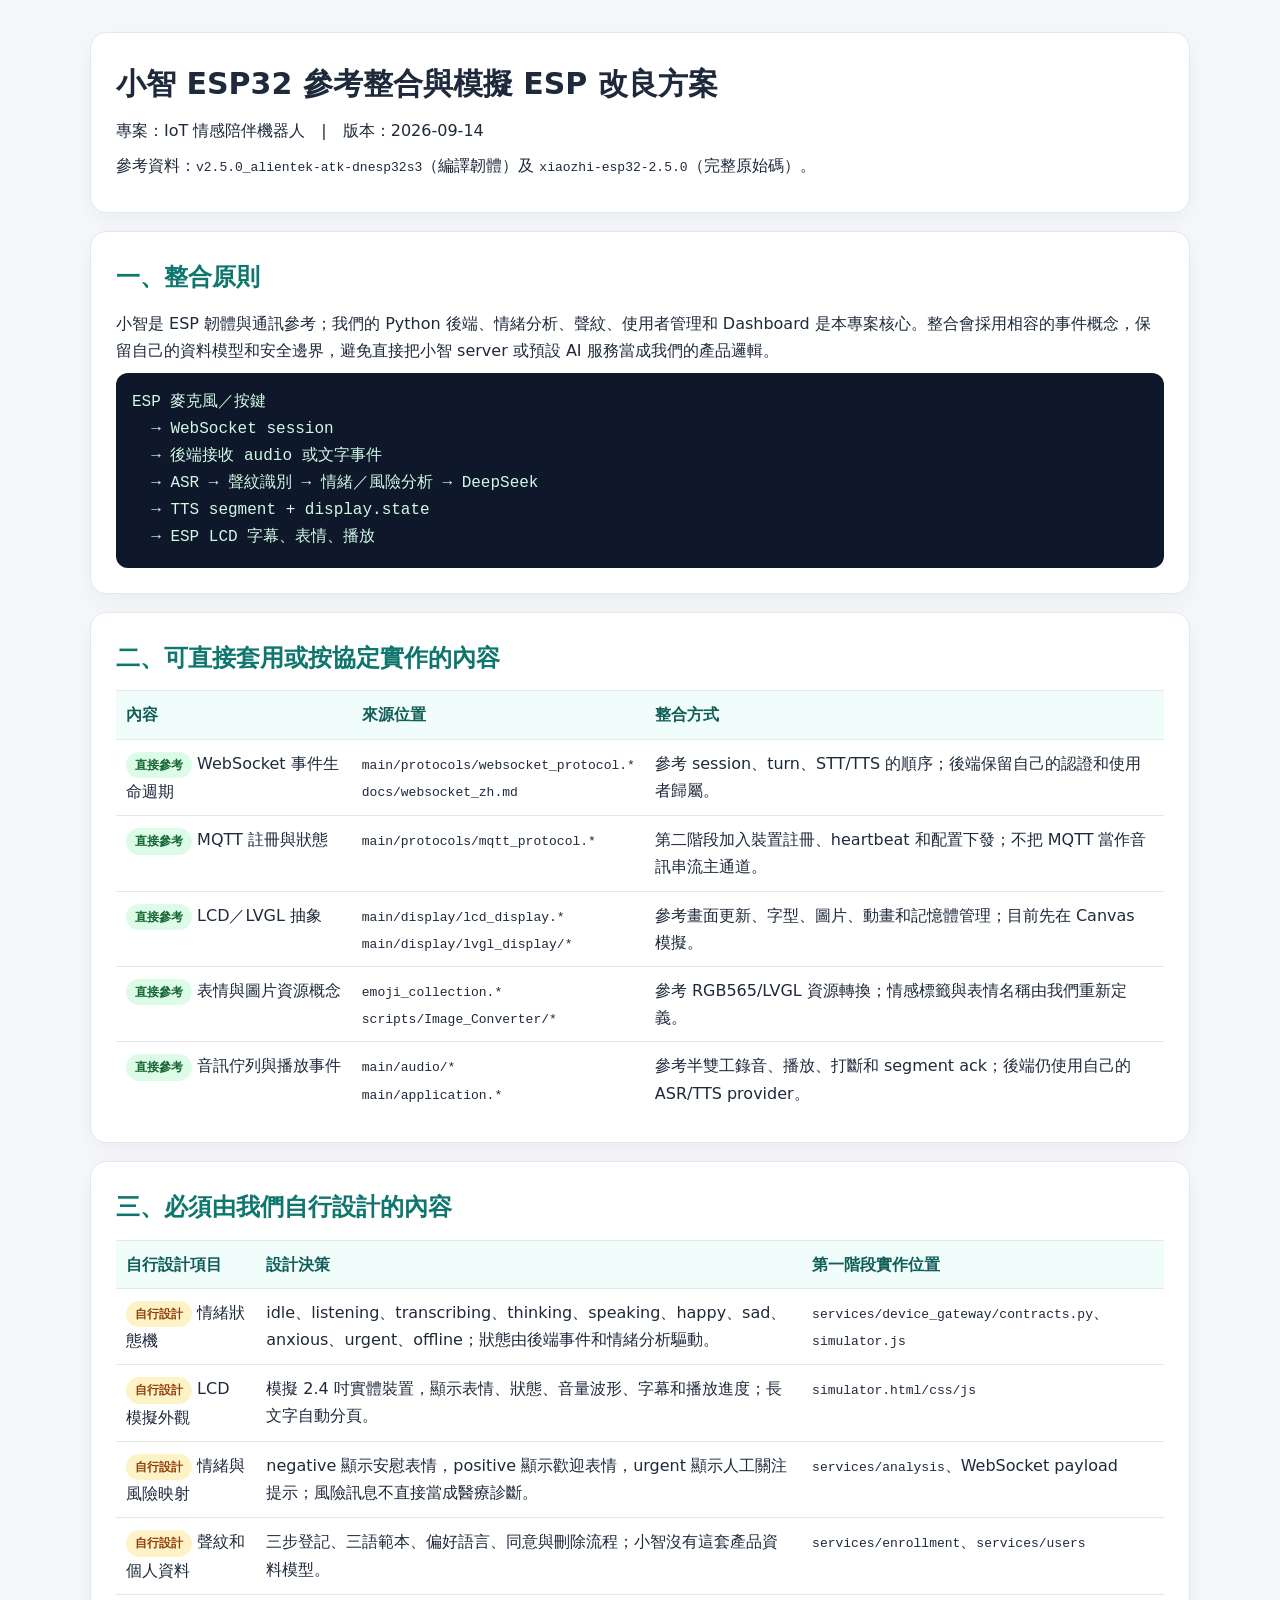
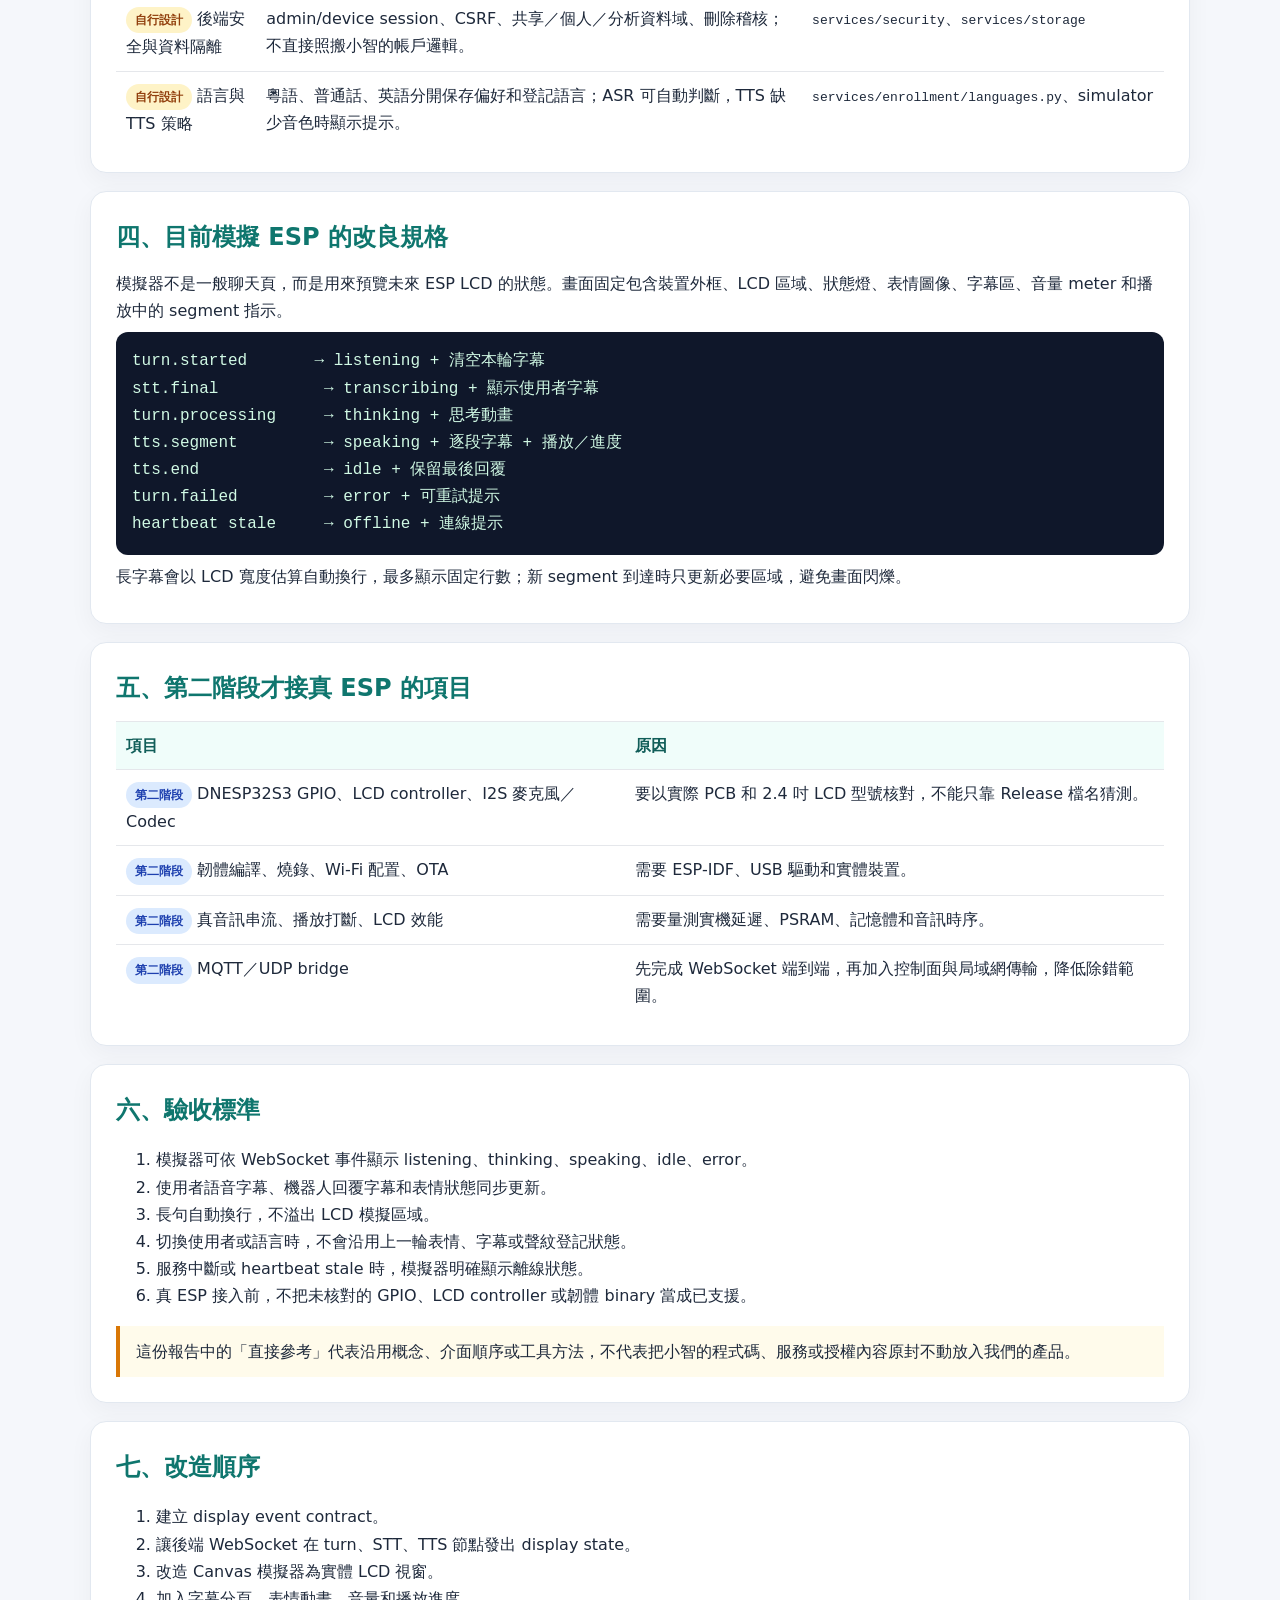
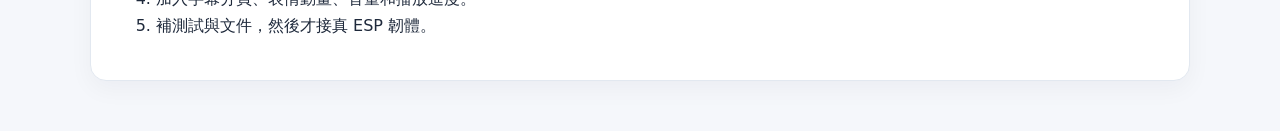
==== docs/ESP_REFERENCE_INTEGRATION_PLAN.html @ ae63a50c "feat: integrate ESP display state events in simulator" ====
<!doctype html>
<html lang="zh-Hant">
<head>
<meta charset="utf-8"><meta name="viewport" content="width=device-width,initial-scale=1">
<title>小智 ESP32 參考整合與模擬 ESP 改良方案</title>
<style>
:root{font-family:Segoe UI,system-ui,sans-serif;color:#1e293b;background:#f5f7fb;line-height:1.7}body{max-width:1100px;margin:auto;padding:32px 22px}header,section{background:#fff;border:1px solid #e2e8f0;border-radius:16px;padding:25px;margin:0 0 18px;box-shadow:0 8px 24px #1720330b}h1{margin:0 0 8px;font-size:30px}h2{margin:0 0 12px;color:#0f766e}h3{margin-bottom:6px}p{margin:8px 0}table{width:100%;border-collapse:collapse;margin-top:10px}th,td{text-align:left;padding:10px;border-top:1px solid #e5e7eb;vertical-align:top}th{background:#f0fdfa;color:#115e59}.tag{display:inline-block;padding:3px 9px;border-radius:99px;font-size:12px;font-weight:600}.reuse{background:#dcfce7;color:#166534}.design{background:#fef3c7;color:#92400e}.phase2{background:#dbeafe;color:#1e40af}.flow{font-family:Consolas,monospace;background:#0f172a;color:#d1fae5;border-radius:12px;padding:16px;white-space:pre-wrap}.note{border-left:4px solid #0d9488;background:#f0fdfa;padding:12px 16px}.warn{border-left:4px solid #d97706;background:#fffbeb;padding:12px 16px}
</style></head>
<body>
<header><h1>小智 ESP32 參考整合與模擬 ESP 改良方案</h1><p>專案：IoT 情感陪伴機器人　|　版本：2026-09-14</p><p>參考資料：<code>v2.5.0_alientek-atk-dnesp32s3</code>（編譯韌體）及 <code>xiaozhi-esp32-2.5.0</code>（完整原始碼）。</p></header>
<section><h2>一、整合原則</h2><p>小智是 ESP 韌體與通訊參考；我們的 Python 後端、情緒分析、聲紋、使用者管理和 Dashboard 是本專案核心。整合會採用相容的事件概念，保留自己的資料模型和安全邊界，避免直接把小智 server 或預設 AI 服務當成我們的產品邏輯。</p><div class="flow">ESP 麥克風／按鍵
  → WebSocket session
  → 後端接收 audio 或文字事件
  → ASR → 聲紋識別 → 情緒／風險分析 → DeepSeek
  → TTS segment + display.state
  → ESP LCD 字幕、表情、播放</div></section>
<section><h2>二、可直接套用或按協定實作的內容</h2><table><tr><th>內容</th><th>來源位置</th><th>整合方式</th></tr>
<tr><td><span class="tag reuse">直接參考</span> WebSocket 事件生命週期</td><td><code>main/protocols/websocket_protocol.*</code><br><code>docs/websocket_zh.md</code></td><td>參考 session、turn、STT/TTS 的順序；後端保留自己的認證和使用者歸屬。</td></tr>
<tr><td><span class="tag reuse">直接參考</span> MQTT 註冊與狀態</td><td><code>main/protocols/mqtt_protocol.*</code></td><td>第二階段加入裝置註冊、heartbeat 和配置下發；不把 MQTT 當作音訊串流主通道。</td></tr>
<tr><td><span class="tag reuse">直接參考</span> LCD／LVGL 抽象</td><td><code>main/display/lcd_display.*</code><br><code>main/display/lvgl_display/*</code></td><td>參考畫面更新、字型、圖片、動畫和記憶體管理；目前先在 Canvas 模擬。</td></tr>
<tr><td><span class="tag reuse">直接參考</span> 表情與圖片資源概念</td><td><code>emoji_collection.*</code><br><code>scripts/Image_Converter/*</code></td><td>參考 RGB565/LVGL 資源轉換；情感標籤與表情名稱由我們重新定義。</td></tr>
<tr><td><span class="tag reuse">直接參考</span> 音訊佇列與播放事件</td><td><code>main/audio/*</code><br><code>main/application.*</code></td><td>參考半雙工錄音、播放、打斷和 segment ack；後端仍使用自己的 ASR/TTS provider。</td></tr>
</table></section>
<section><h2>三、必須由我們自行設計的內容</h2><table><tr><th>自行設計項目</th><th>設計決策</th><th>第一階段實作位置</th></tr>
<tr><td><span class="tag design">自行設計</span> 情緒狀態機</td><td>idle、listening、transcribing、thinking、speaking、happy、sad、anxious、urgent、offline；狀態由後端事件和情緒分析驅動。</td><td><code>services/device_gateway/contracts.py</code>、<code>simulator.js</code></td></tr>
<tr><td><span class="tag design">自行設計</span> LCD 模擬外觀</td><td>模擬 2.4 吋實體裝置，顯示表情、狀態、音量波形、字幕和播放進度；長文字自動分頁。</td><td><code>simulator.html/css/js</code></td></tr>
<tr><td><span class="tag design">自行設計</span> 情緒與風險映射</td><td>negative 顯示安慰表情，positive 顯示歡迎表情，urgent 顯示人工關注提示；風險訊息不直接當成醫療診斷。</td><td><code>services/analysis</code>、WebSocket payload</td></tr>
<tr><td><span class="tag design">自行設計</span> 聲紋和個人資料</td><td>三步登記、三語範本、偏好語言、同意與刪除流程；小智沒有這套產品資料模型。</td><td><code>services/enrollment</code>、<code>services/users</code></td></tr>
<tr><td><span class="tag design">自行設計</span> 後端安全與資料隔離</td><td>admin/device session、CSRF、共享／個人／分析資料域、刪除稽核；不直接照搬小智的帳戶邏輯。</td><td><code>services/security</code>、<code>services/storage</code></td></tr>
<tr><td><span class="tag design">自行設計</span> 語言與 TTS 策略</td><td>粵語、普通話、英語分開保存偏好和登記語言；ASR 可自動判斷，TTS 缺少音色時顯示提示。</td><td><code>services/enrollment/languages.py</code>、simulator</td></tr>
</table></section>
<section><h2>四、目前模擬 ESP 的改良規格</h2><p>模擬器不是一般聊天頁，而是用來預覽未來 ESP LCD 的狀態。畫面固定包含裝置外框、LCD 區域、狀態燈、表情圖像、字幕區、音量 meter 和播放中的 segment 指示。</p><div class="flow">turn.started       → listening + 清空本輪字幕
stt.final           → transcribing + 顯示使用者字幕
turn.processing     → thinking + 思考動畫
tts.segment         → speaking + 逐段字幕 + 播放／進度
tts.end             → idle + 保留最後回覆
turn.failed         → error + 可重試提示
heartbeat stale     → offline + 連線提示</div><p>長字幕會以 LCD 寬度估算自動換行，最多顯示固定行數；新 segment 到達時只更新必要區域，避免畫面閃爍。</p></section>
<section><h2>五、第二階段才接真 ESP 的項目</h2><table><tr><th>項目</th><th>原因</th></tr>
<tr><td><span class="tag phase2">第二階段</span> DNESP32S3 GPIO、LCD controller、I2S 麥克風／Codec</td><td>要以實際 PCB 和 2.4 吋 LCD 型號核對，不能只靠 Release 檔名猜測。</td></tr>
<tr><td><span class="tag phase2">第二階段</span> 韌體編譯、燒錄、Wi-Fi 配置、OTA</td><td>需要 ESP-IDF、USB 驅動和實體裝置。</td></tr>
<tr><td><span class="tag phase2">第二階段</span> 真音訊串流、播放打斷、LCD 效能</td><td>需要量測實機延遲、PSRAM、記憶體和音訊時序。</td></tr>
<tr><td><span class="tag phase2">第二階段</span> MQTT／UDP bridge</td><td>先完成 WebSocket 端到端，再加入控制面與局域網傳輸，降低除錯範圍。</td></tr>
</table></section>
<section><h2>六、驗收標準</h2><ol><li>模擬器可依 WebSocket 事件顯示 listening、thinking、speaking、idle、error。</li><li>使用者語音字幕、機器人回覆字幕和表情狀態同步更新。</li><li>長句自動換行，不溢出 LCD 模擬區域。</li><li>切換使用者或語言時，不會沿用上一輪表情、字幕或聲紋登記狀態。</li><li>服務中斷或 heartbeat stale 時，模擬器明確顯示離線狀態。</li><li>真 ESP 接入前，不把未核對的 GPIO、LCD controller 或韌體 binary 當成已支援。</li></ol><div class="warn">這份報告中的「直接參考」代表沿用概念、介面順序或工具方法，不代表把小智的程式碼、服務或授權內容原封不動放入我們的產品。</div></section>
<section><h2>七、改造順序</h2><ol><li>建立 display event contract。</li><li>讓後端 WebSocket 在 turn、STT、TTS 節點發出 display state。</li><li>改造 Canvas 模擬器為實體 LCD 視窗。</li><li>加入字幕分頁、表情動畫、音量和播放進度。</li><li>補測試與文件，然後才接真 ESP 韌體。</li></ol></section>
</body></html>
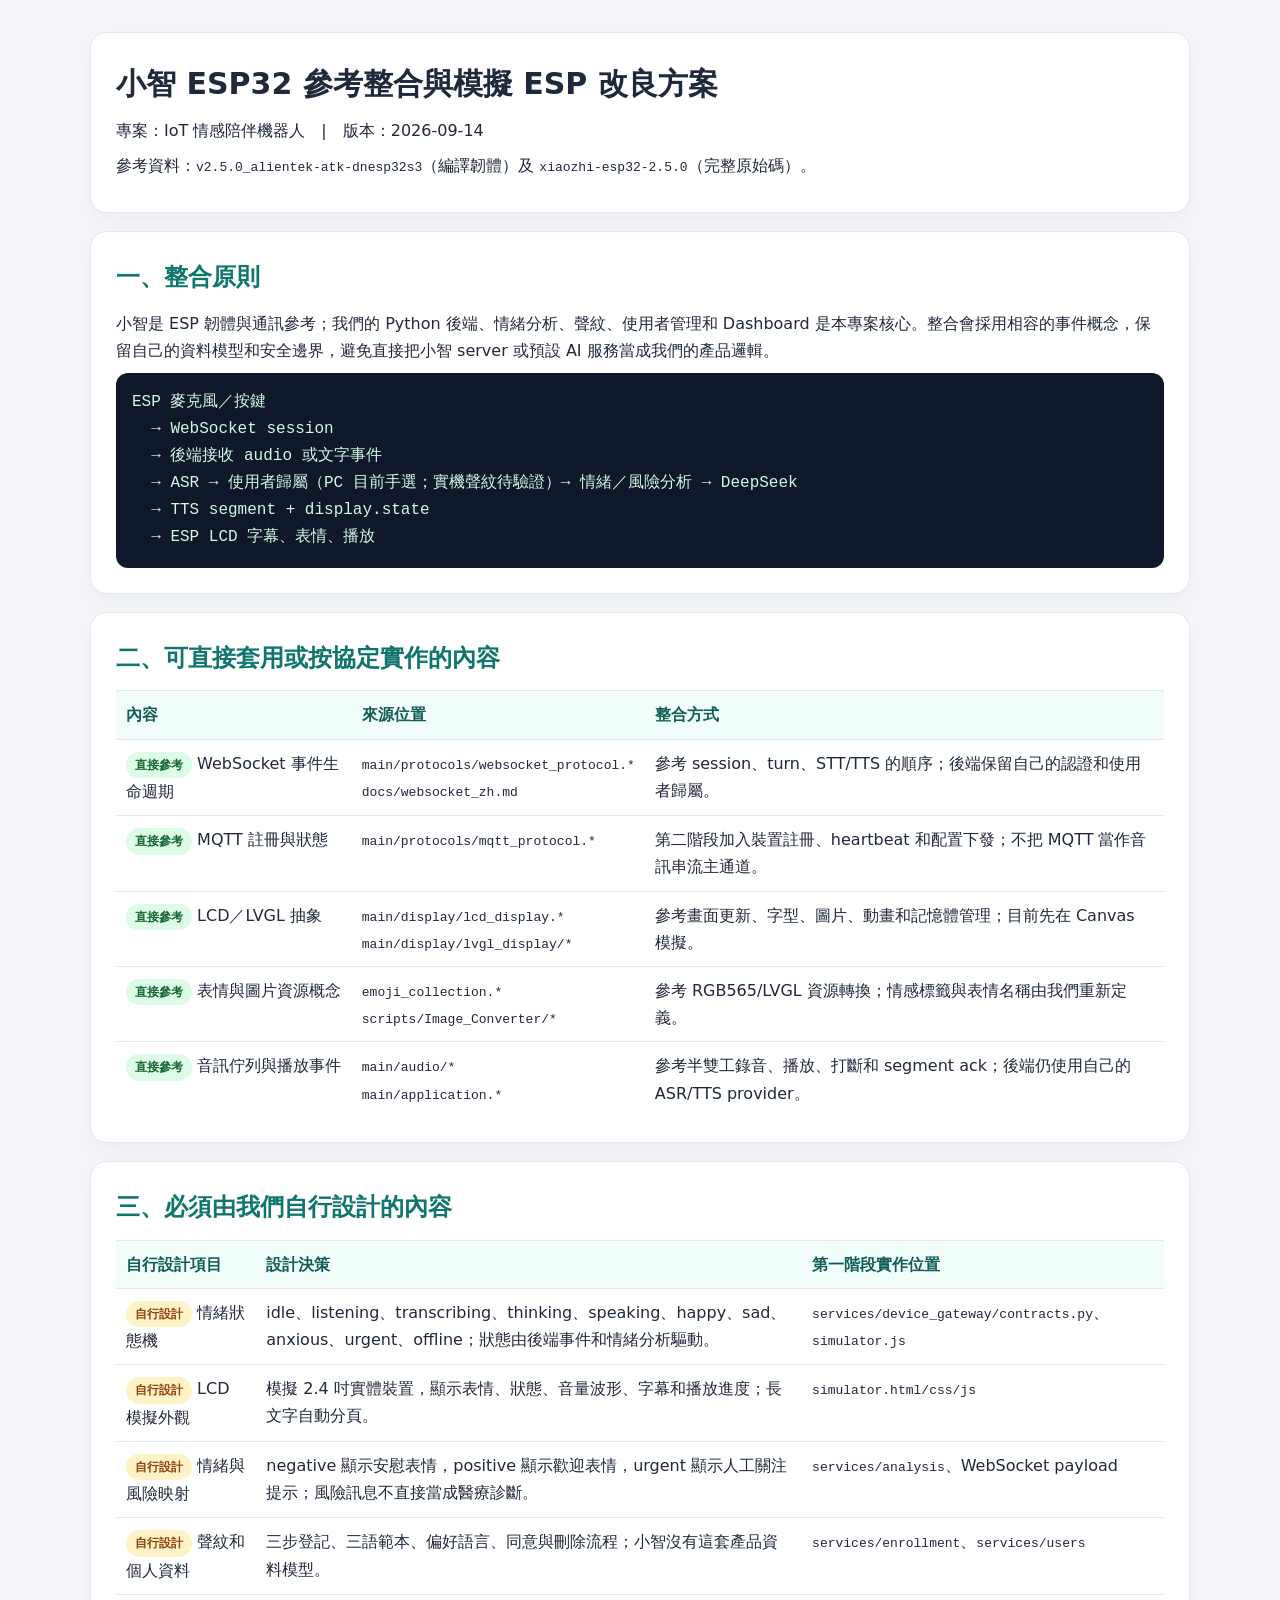
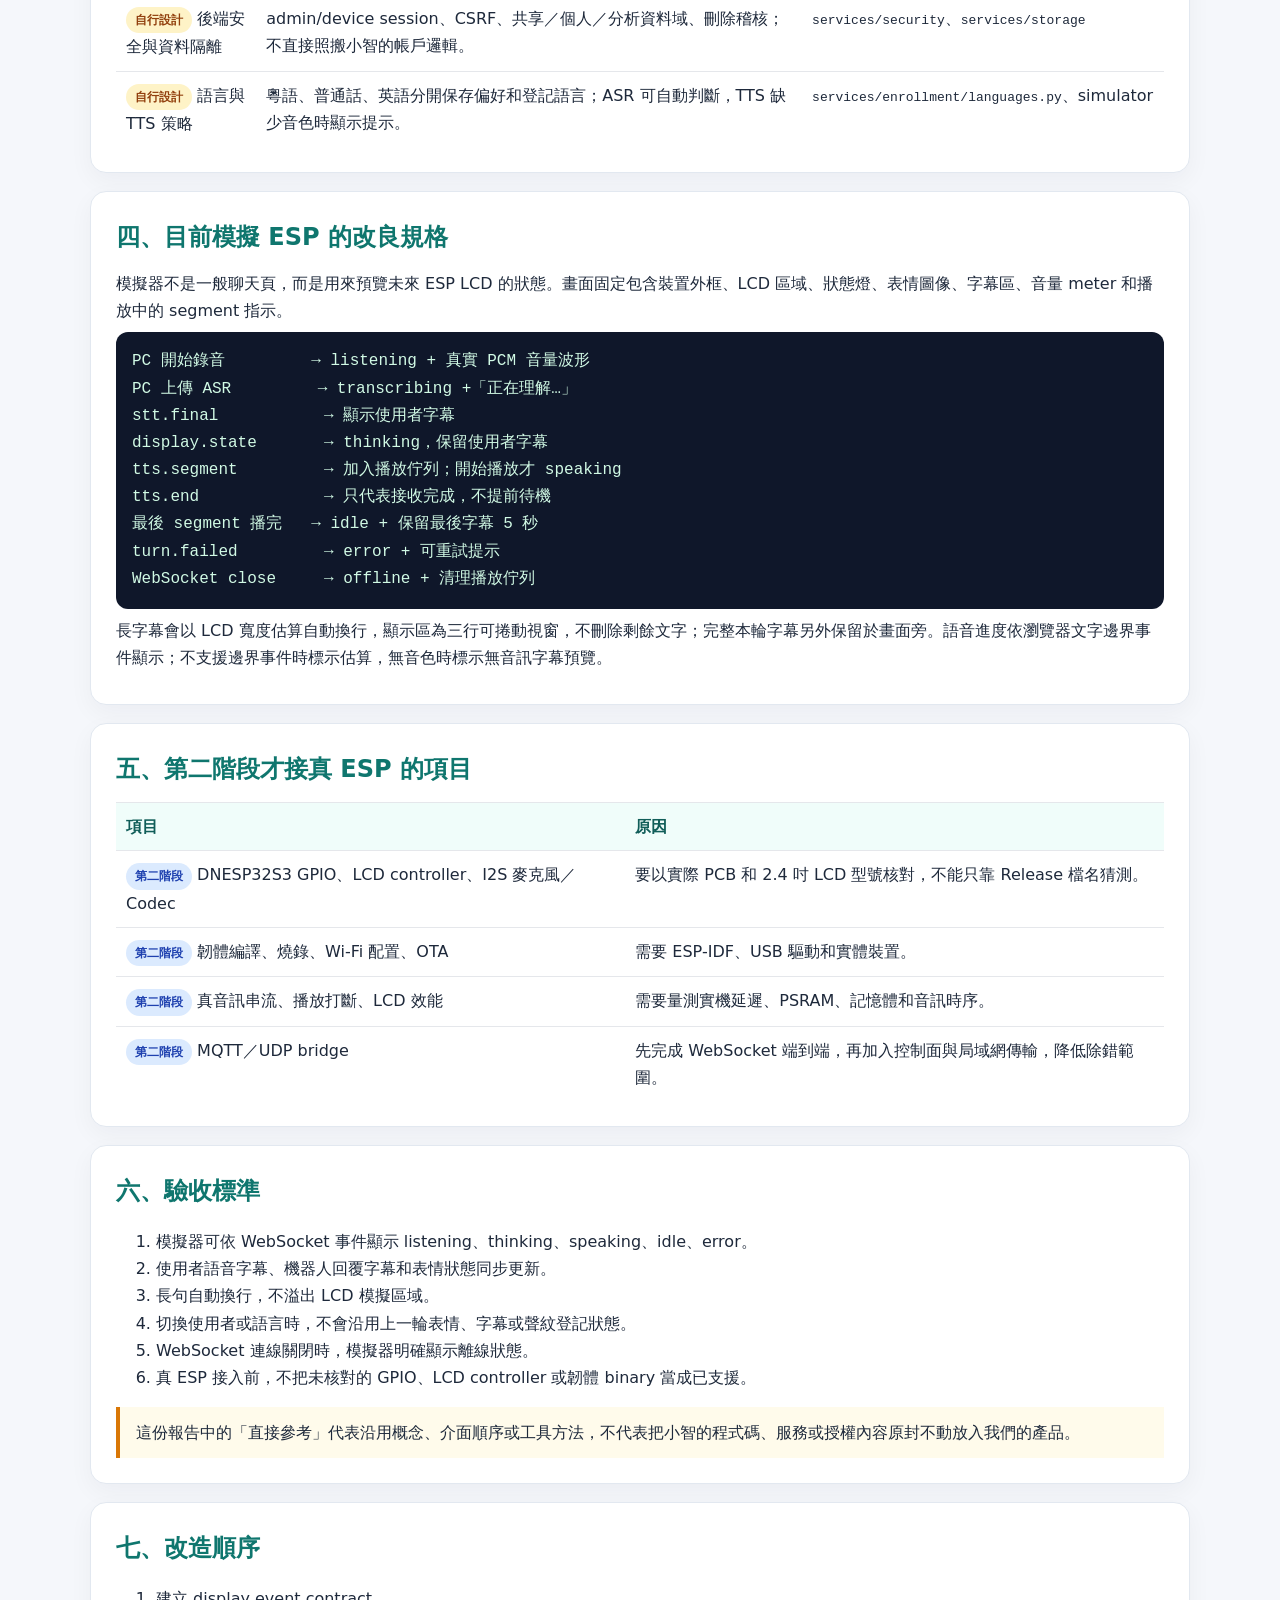
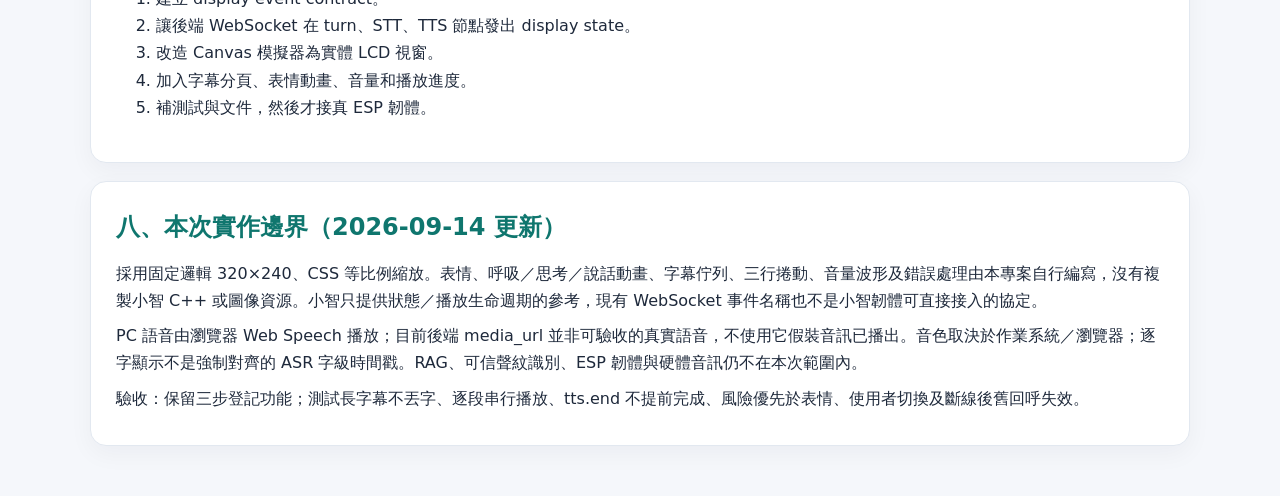
==== commit c7863fde: "feat: build physical ESP screen simulator" ====
--- a/docs/ESP_REFERENCE_INTEGRATION_PLAN.html
+++ b/docs/ESP_REFERENCE_INTEGRATION_PLAN.html
@@ -11,7 +11,7 @@
 <section><h2>一、整合原則</h2><p>小智是 ESP 韌體與通訊參考；我們的 Python 後端、情緒分析、聲紋、使用者管理和 Dashboard 是本專案核心。整合會採用相容的事件概念，保留自己的資料模型和安全邊界，避免直接把小智 server 或預設 AI 服務當成我們的產品邏輯。</p><div class="flow">ESP 麥克風／按鍵
   → WebSocket session
   → 後端接收 audio 或文字事件
-  → ASR → 聲紋識別 → 情緒／風險分析 → DeepSeek
+  → ASR → 使用者歸屬（PC 目前手選；實機聲紋待驗證）→ 情緒／風險分析 → DeepSeek
   → TTS segment + display.state
   → ESP LCD 字幕、表情、播放</div></section>
 <section><h2>二、可直接套用或按協定實作的內容</h2><table><tr><th>內容</th><th>來源位置</th><th>整合方式</th></tr>
@@ -29,19 +29,22 @@
 <tr><td><span class="tag design">自行設計</span> 後端安全與資料隔離</td><td>admin/device session、CSRF、共享／個人／分析資料域、刪除稽核；不直接照搬小智的帳戶邏輯。</td><td><code>services/security</code>、<code>services/storage</code></td></tr>
 <tr><td><span class="tag design">自行設計</span> 語言與 TTS 策略</td><td>粵語、普通話、英語分開保存偏好和登記語言；ASR 可自動判斷，TTS 缺少音色時顯示提示。</td><td><code>services/enrollment/languages.py</code>、simulator</td></tr>
 </table></section>
-<section><h2>四、目前模擬 ESP 的改良規格</h2><p>模擬器不是一般聊天頁，而是用來預覽未來 ESP LCD 的狀態。畫面固定包含裝置外框、LCD 區域、狀態燈、表情圖像、字幕區、音量 meter 和播放中的 segment 指示。</p><div class="flow">turn.started       → listening + 清空本輪字幕
-stt.final           → transcribing + 顯示使用者字幕
-turn.processing     → thinking + 思考動畫
-tts.segment         → speaking + 逐段字幕 + 播放／進度
-tts.end             → idle + 保留最後回覆
+<section><h2>四、目前模擬 ESP 的改良規格</h2><p>模擬器不是一般聊天頁，而是用來預覽未來 ESP LCD 的狀態。畫面固定包含裝置外框、LCD 區域、狀態燈、表情圖像、字幕區、音量 meter 和播放中的 segment 指示。</p><div class="flow">PC 開始錄音         → listening + 真實 PCM 音量波形
+PC 上傳 ASR         → transcribing +「正在理解…」
+stt.final           → 顯示使用者字幕
+display.state       → thinking，保留使用者字幕
+tts.segment         → 加入播放佇列；開始播放才 speaking
+tts.end             → 只代表接收完成，不提前待機
+最後 segment 播完   → idle + 保留最後字幕 5 秒
 turn.failed         → error + 可重試提示
-heartbeat stale     → offline + 連線提示</div><p>長字幕會以 LCD 寬度估算自動換行，最多顯示固定行數；新 segment 到達時只更新必要區域，避免畫面閃爍。</p></section>
+WebSocket close     → offline + 清理播放佇列</div><p>長字幕會以 LCD 寬度估算自動換行，顯示區為三行可捲動視窗，不刪除剩餘文字；完整本輪字幕另外保留於畫面旁。語音進度依瀏覽器文字邊界事件顯示；不支援邊界事件時標示估算，無音色時標示無音訊字幕預覽。</p></section>
 <section><h2>五、第二階段才接真 ESP 的項目</h2><table><tr><th>項目</th><th>原因</th></tr>
 <tr><td><span class="tag phase2">第二階段</span> DNESP32S3 GPIO、LCD controller、I2S 麥克風／Codec</td><td>要以實際 PCB 和 2.4 吋 LCD 型號核對，不能只靠 Release 檔名猜測。</td></tr>
 <tr><td><span class="tag phase2">第二階段</span> 韌體編譯、燒錄、Wi-Fi 配置、OTA</td><td>需要 ESP-IDF、USB 驅動和實體裝置。</td></tr>
 <tr><td><span class="tag phase2">第二階段</span> 真音訊串流、播放打斷、LCD 效能</td><td>需要量測實機延遲、PSRAM、記憶體和音訊時序。</td></tr>
 <tr><td><span class="tag phase2">第二階段</span> MQTT／UDP bridge</td><td>先完成 WebSocket 端到端，再加入控制面與局域網傳輸，降低除錯範圍。</td></tr>
 </table></section>
-<section><h2>六、驗收標準</h2><ol><li>模擬器可依 WebSocket 事件顯示 listening、thinking、speaking、idle、error。</li><li>使用者語音字幕、機器人回覆字幕和表情狀態同步更新。</li><li>長句自動換行，不溢出 LCD 模擬區域。</li><li>切換使用者或語言時，不會沿用上一輪表情、字幕或聲紋登記狀態。</li><li>服務中斷或 heartbeat stale 時，模擬器明確顯示離線狀態。</li><li>真 ESP 接入前，不把未核對的 GPIO、LCD controller 或韌體 binary 當成已支援。</li></ol><div class="warn">這份報告中的「直接參考」代表沿用概念、介面順序或工具方法，不代表把小智的程式碼、服務或授權內容原封不動放入我們的產品。</div></section>
+<section><h2>六、驗收標準</h2><ol><li>模擬器可依 WebSocket 事件顯示 listening、thinking、speaking、idle、error。</li><li>使用者語音字幕、機器人回覆字幕和表情狀態同步更新。</li><li>長句自動換行，不溢出 LCD 模擬區域。</li><li>切換使用者或語言時，不會沿用上一輪表情、字幕或聲紋登記狀態。</li><li>WebSocket 連線關閉時，模擬器明確顯示離線狀態。</li><li>真 ESP 接入前，不把未核對的 GPIO、LCD controller 或韌體 binary 當成已支援。</li></ol><div class="warn">這份報告中的「直接參考」代表沿用概念、介面順序或工具方法，不代表把小智的程式碼、服務或授權內容原封不動放入我們的產品。</div></section>
 <section><h2>七、改造順序</h2><ol><li>建立 display event contract。</li><li>讓後端 WebSocket 在 turn、STT、TTS 節點發出 display state。</li><li>改造 Canvas 模擬器為實體 LCD 視窗。</li><li>加入字幕分頁、表情動畫、音量和播放進度。</li><li>補測試與文件，然後才接真 ESP 韌體。</li></ol></section>
+<section><h2>八、本次實作邊界（2026-09-14 更新）</h2><p>採用固定邏輯 320×240、CSS 等比例縮放。表情、呼吸／思考／說話動畫、字幕佇列、三行捲動、音量波形及錯誤處理由本專案自行編寫，沒有複製小智 C++ 或圖像資源。小智只提供狀態／播放生命週期的參考，現有 WebSocket 事件名稱也不是小智韌體可直接接入的協定。</p><p>PC 語音由瀏覽器 Web Speech 播放；目前後端 media_url 並非可驗收的真實語音，不使用它假裝音訊已播出。音色取決於作業系統／瀏覽器；逐字顯示不是強制對齊的 ASR 字級時間戳。RAG、可信聲紋識別、ESP 韌體與硬體音訊仍不在本次範圍內。</p><p>驗收：保留三步登記功能；測試長字幕不丟字、逐段串行播放、tts.end 不提前完成、風險優先於表情、使用者切換及斷線後舊回呼失效。</p></section>
 </body></html>
